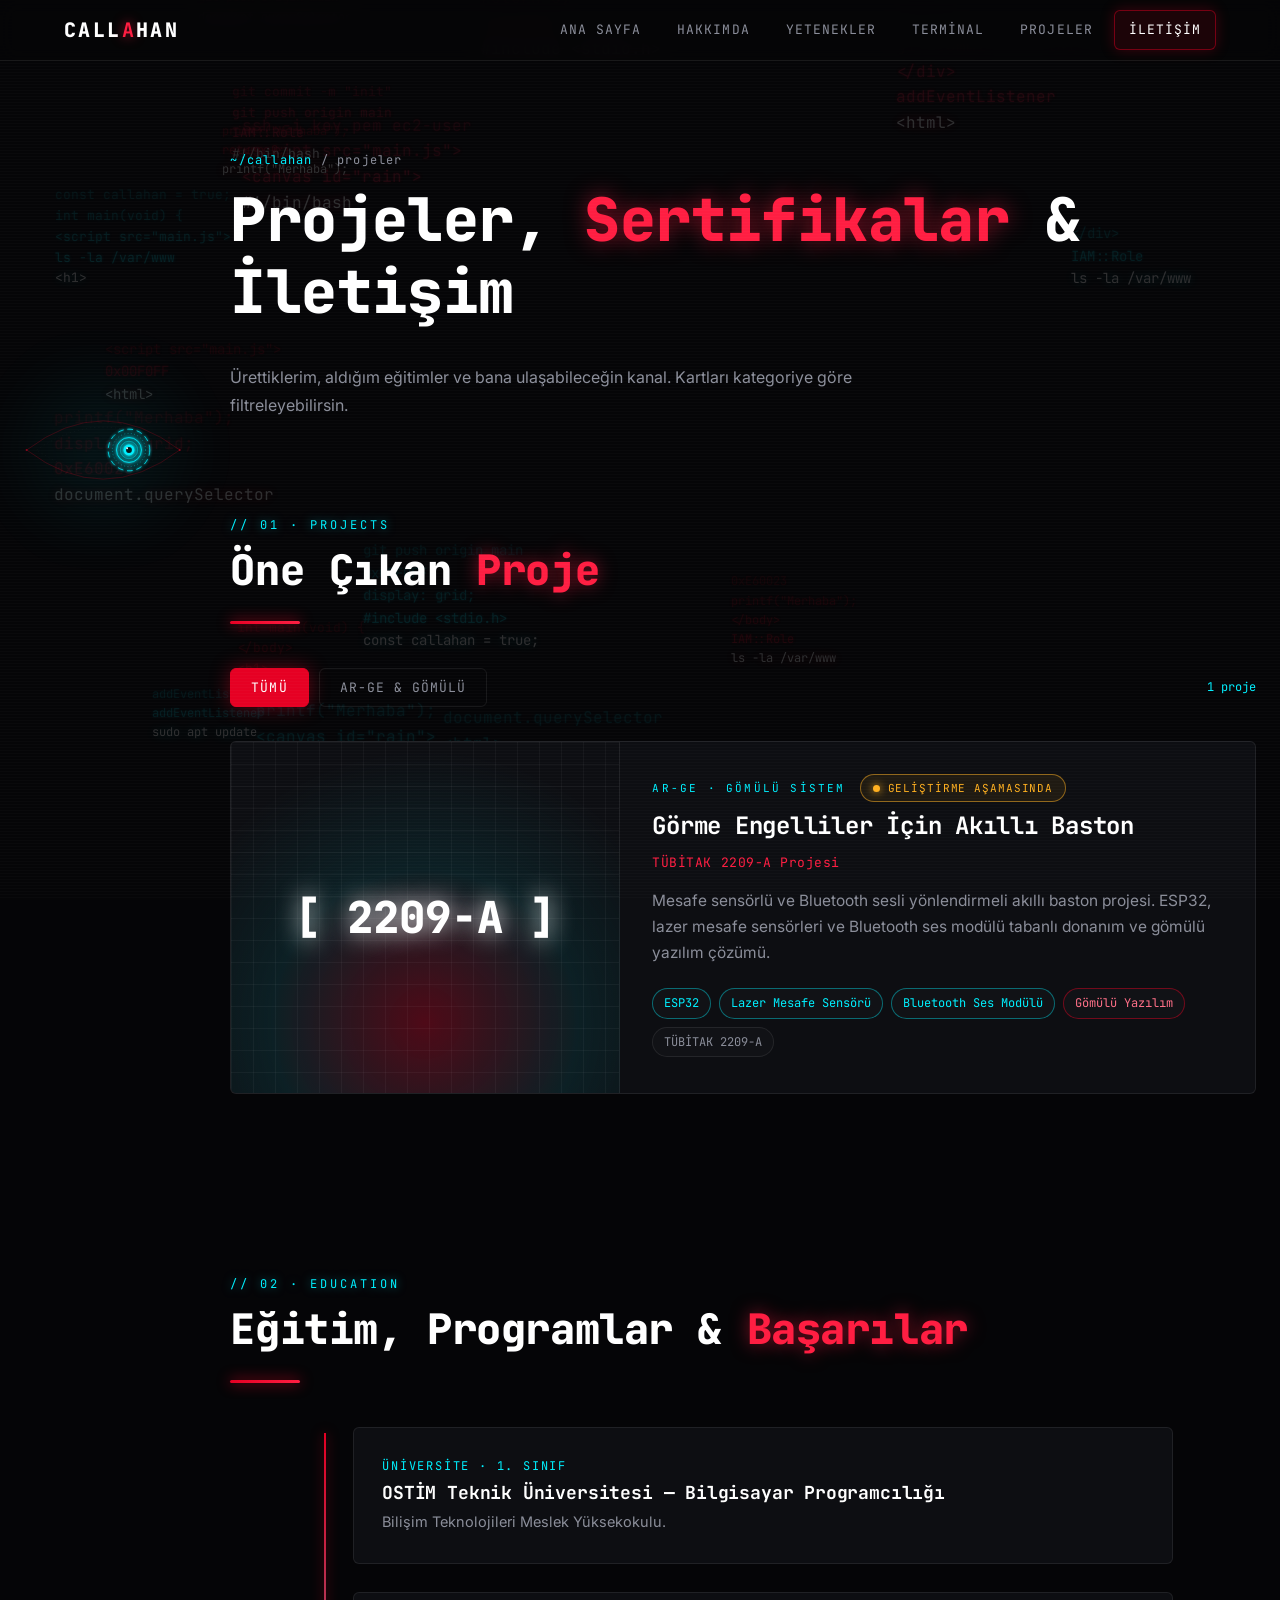
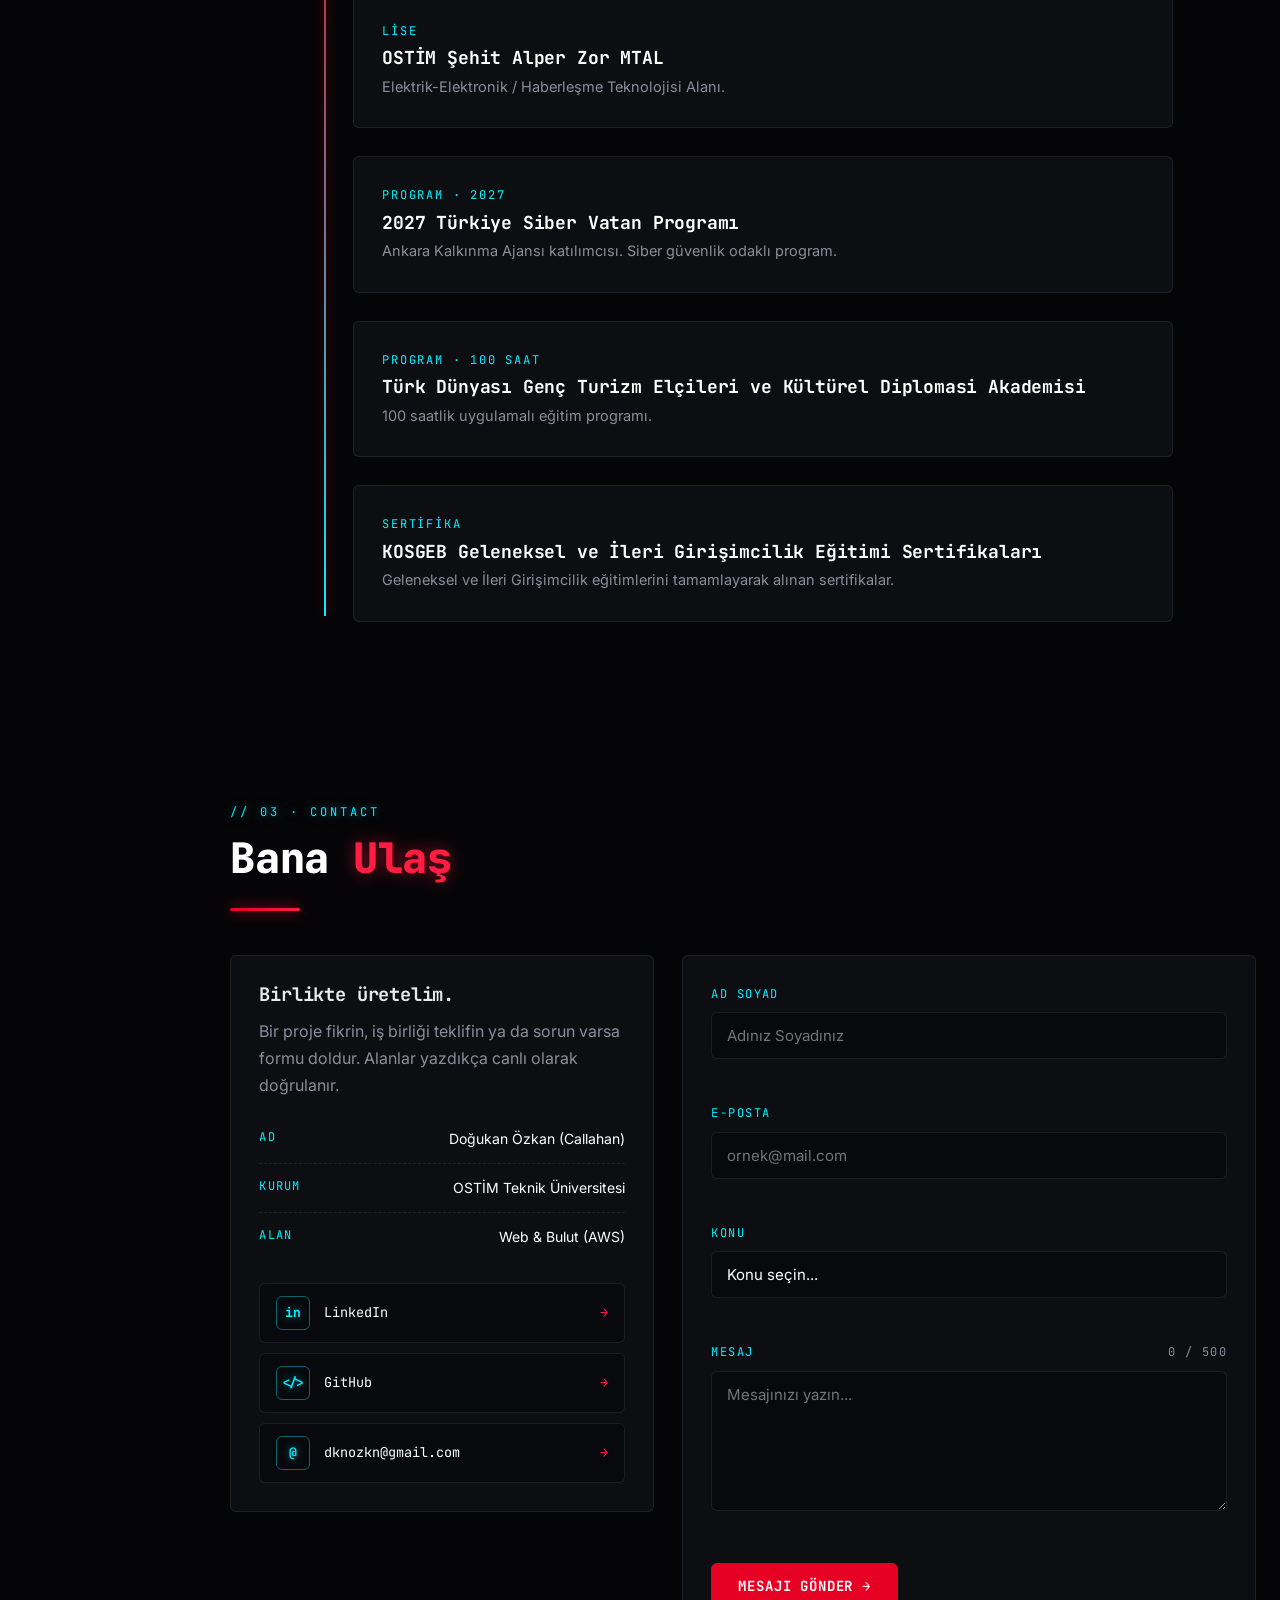
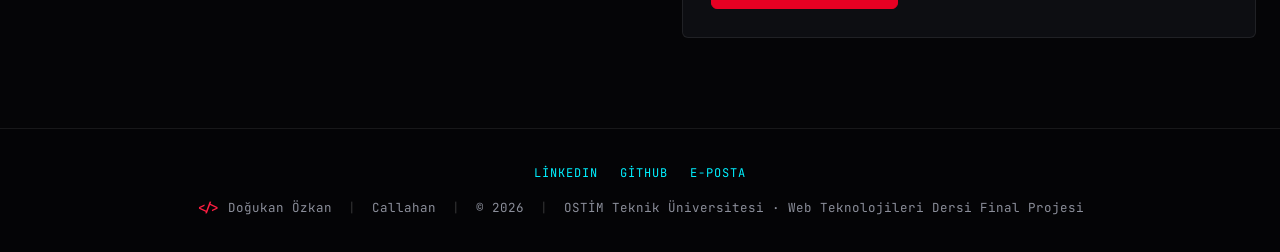
==== projeler.html @ 1e606037 "Add files via upload" ====
<!DOCTYPE html>
<html lang="tr">
<head>
  <meta charset="UTF-8">
  <meta name="viewport" content="width=device-width, initial-scale=1.0">
  <meta name="description" content="Callahan (Doğukan Özkan) projeleri, sertifikaları ve iletişim sayfası.">
  <meta name="theme-color" content="#050507">
  <link rel="icon" href="data:image/svg+xml,%3Csvg xmlns='http://www.w3.org/2000/svg' viewBox='0 0 64 64'%3E%3Crect width='64' height='64' rx='12' fill='%23050507'/%3E%3Ctext x='32' y='45' font-size='38' text-anchor='middle' fill='%23FF1E42' font-family='monospace' font-weight='bold'%3EC%3C/text%3E%3C/svg%3E">
  <title>Projeler &amp; İletişim | Callahan</title>
  <link rel="preconnect" href="https://fonts.googleapis.com">
  <link rel="preconnect" href="https://fonts.gstatic.com" crossorigin>
  <link href="https://fonts.googleapis.com/css2?family=Inter:wght@400;500;600&family=JetBrains+Mono:wght@400;500;700;800&display=swap" rel="stylesheet">
  <link rel="stylesheet" href="style.css">
</head>
<body data-page="projects">

  <canvas id="code-rain" aria-hidden="true"></canvas>

  <!-- Siber göz: sol ortada sabit, sayfayla birlikte gelir -->
  <div class="eye-wrap">
          <svg class="eye-svg" id="cyber-eye" viewBox="0 0 400 260" role="img" aria-label="İmleci takip eden neon mavi siber göz">
            <defs>
              <clipPath id="eye-clip">
                <path d="M16 130 Q200 -10 384 130 Q200 270 16 130 Z"/>
              </clipPath>
              <radialGradient id="iris-grad" cx="50%" cy="50%" r="50%">
                <stop offset="0%" stop-color="#00F0FF" stop-opacity=".55"/>
                <stop offset="100%" stop-color="#00F0FF" stop-opacity="0"/>
              </radialGradient>
              <filter id="neon" x="-50%" y="-50%" width="200%" height="200%">
                <feGaussianBlur stdDeviation="2.2" result="b"/>
                <feMerge><feMergeNode in="b"/><feMergeNode in="SourceGraphic"/></feMerge>
              </filter>
            </defs>

            <g class="eye-body">
              <!-- Göz hattı: ince ve yarı saydam, dolgu yok -->
              <path d="M16 130 Q200 -10 384 130 Q200 270 16 130 Z" fill="none" stroke="#E60023" stroke-opacity=".35" stroke-width="1.5"/>
              <path d="M40 130 Q200 20 360 130 Q200 240 40 130 Z" fill="none" stroke="#ffffff" stroke-opacity=".07" stroke-width="1" stroke-dasharray="3 7"/>

              <!-- Sadece iris göz sınırları içinde hareket eder -->
              <g clip-path="url(#eye-clip)">
                <g id="iris" transform="translate(0 0)">
                  <circle cx="200" cy="130" r="58" fill="url(#iris-grad)"/>
                  <g class="eye-ring-spin">
                    <circle cx="200" cy="130" r="50" fill="none" stroke="#00F0FF" stroke-width="1.8" stroke-dasharray="14 9" filter="url(#neon)"/>
                  </g>
                  <g class="eye-ring-spin-rev">
                    <circle cx="200" cy="130" r="40" fill="none" stroke="#00F0FF" stroke-width="1.2" stroke-dasharray="2 6" opacity=".85"/>
                  </g>
                  <circle cx="200" cy="130" r="30" fill="none" stroke="#00F0FF" stroke-width="2" filter="url(#neon)"/>
                  <circle cx="200" cy="130" r="21" fill="rgba(0,240,255,.12)" stroke="#00F0FF" stroke-width="1" opacity=".9"/>
                  <circle class="eye-pupil-glow" cx="200" cy="130" r="13" fill="#00F0FF" filter="url(#neon)"/>
                  <circle cx="200" cy="130" r="7" fill="#031a1d"/>
                  <circle cx="195.5" cy="125.5" r="2.4" fill="#ffffff" opacity=".9"/>
                </g>
              </g>

              <!-- Köşe noktaları -->
              <circle cx="16" cy="130" r="2.5" fill="#E60023" opacity=".55"/>
              <circle cx="384" cy="130" r="2.5" fill="#E60023" opacity=".55"/>
            </g>
          </svg>
  </div>

  <header class="site-header">
    <nav class="nav" aria-label="Ana menü">
      <a href="index.html" class="brand">CALL<b>A</b>HAN</a>
      <button class="nav-toggle" id="nav-toggle" aria-label="Menüyü aç/kapat" aria-expanded="false">☰</button>
      <div class="nav-links" id="nav-links">
        <a href="index.html">Ana Sayfa</a>
        <a href="index.html#hakkimda">Hakkımda</a>
        <a href="index.html#yetenekler">Yetenekler</a>
        <a href="index.html#terminal">Terminal</a>
        <a href="#projeler" class="active">Projeler</a>
        <a href="#iletisim">İletişim</a>
      </div>
    </nav>
  </header>

  <main>

    <section class="page-hero">
      <div class="container">
        <div class="crumbs"><a href="index.html">~/callahan</a> / projeler</div>
        <h1>Projeler, <em>Sertifikalar</em> &amp; İletişim</h1>
        <p>Ürettiklerim, aldığım eğitimler ve bana ulaşabileceğin kanal. Kartları kategoriye göre filtreleyebilirsin.</p>
      </div>
    </section>

    <!-- PROJELER -->
    <section id="projeler" style="padding-top:40px">
      <div class="container">
        <div class="section-head reveal">
          <span class="section-tag">// 01 · PROJECTS</span>
          <h2 class="section-title">Öne Çıkan <em>Proje</em></h2>
          <div class="section-line"></div>
        </div>

        <div class="filters reveal" role="group" aria-label="Proje filtreleri">
          <button type="button" class="filter-btn active" data-filter="all">Tümü</button>
          <button type="button" class="filter-btn" data-filter="arge">Ar-Ge &amp; Gömülü</button>
          <span class="filter-count" id="filter-count" aria-live="polite">1 proje</span>
        </div>

        <div class="projects-grid" id="projects-grid">

          <article class="card project-card featured" data-category="arge">
            <div class="project-visual pv-3"><span>[ 2209-A ]</span></div>
            <div class="project-body">
              <div class="project-meta">
                <span class="project-cat">Ar-Ge · Gömülü Sistem</span>
                <span class="status-badge">Geliştirme Aşamasında</span>
              </div>
              <h3>Görme Engelliler İçin Akıllı Baston</h3>
              <div class="project-sub">TÜBİTAK 2209-A Projesi</div>
              <p>Mesafe sensörlü ve Bluetooth sesli yönlendirmeli akıllı baston projesi. ESP32, lazer mesafe sensörleri ve Bluetooth ses modülü tabanlı donanım ve gömülü yazılım çözümü.</p>
              <div class="tag-row">
                <span class="tag cyan">ESP32</span><span class="tag cyan">Lazer Mesafe Sensörü</span><span class="tag cyan">Bluetooth Ses Modülü</span>
                <span class="tag red">Gömülü Yazılım</span><span class="tag">TÜBİTAK 2209-A</span>
              </div>
            </div>
          </article>

        </div>
      </div>
    </section>

    <!-- EĞİTİM, PROGRAMLAR & BAŞARILAR ZAMAN TÜNELİ -->
    <section id="sertifikalar">
      <div class="container">
        <div class="section-head reveal">
          <span class="section-tag">// 02 · EDUCATION</span>
          <h2 class="section-title">Eğitim, Programlar &amp; <em>Başarılar</em></h2>
          <div class="section-line"></div>
        </div>

        <div class="timeline">
          <div class="tl-item card reveal">
            <span class="tl-date">ÜNİVERSİTE · 1. SINIF</span>
            <h3>OSTİM Teknik Üniversitesi — Bilgisayar Programcılığı</h3>
            <p>Bilişim Teknolojileri Meslek Yüksekokulu.</p>
          </div>
          <div class="tl-item card reveal">
            <span class="tl-date">LİSE</span>
            <h3>OSTİM Şehit Alper Zor MTAL</h3>
            <p>Elektrik-Elektronik / Haberleşme Teknolojisi Alanı.</p>
          </div>
          <div class="tl-item card reveal">
            <span class="tl-date">PROGRAM · 2027</span>
            <h3>2027 Türkiye Siber Vatan Programı</h3>
            <p>Ankara Kalkınma Ajansı katılımcısı. Siber güvenlik odaklı program.</p>
          </div>
          <div class="tl-item card reveal">
            <span class="tl-date">PROGRAM · 100 SAAT</span>
            <h3>Türk Dünyası Genç Turizm Elçileri ve Kültürel Diplomasi Akademisi</h3>
            <p>100 saatlik uygulamalı eğitim programı.</p>
          </div>
          <div class="tl-item card reveal">
            <span class="tl-date">SERTİFİKA</span>
            <h3>KOSGEB Geleneksel ve İleri Girişimcilik Eğitimi Sertifikaları</h3>
            <p>Geleneksel ve İleri Girişimcilik eğitimlerini tamamlayarak alınan sertifikalar.</p>
          </div>
        </div>
      </div>
    </section>

    <!-- İLETİŞİM FORMU -->
    <section id="iletisim">
      <div class="container">
        <div class="section-head reveal">
          <span class="section-tag">// 03 · CONTACT</span>
          <h2 class="section-title">Bana <em>Ulaş</em></h2>
          <div class="section-line"></div>
        </div>

        <div class="contact-grid">
          <div class="card contact-info reveal">
            <h3>Birlikte üretelim.</h3>
            <p>Bir proje fikrin, iş birliği teklifin ya da sorun varsa formu doldur. Alanlar yazdıkça canlı olarak doğrulanır.</p>
            <ul class="info-list">
              <li><span class="k">Ad</span><span class="v">Doğukan Özkan (Callahan)</span></li>
              <li><span class="k">Kurum</span><span class="v">OSTİM Teknik Üniversitesi</span></li>
              <li><span class="k">Alan</span><span class="v">Web &amp; Bulut (AWS)</span></li>
            </ul>
            <ul class="social-list">
              <li><a class="social-link" href="https://www.linkedin.com/in/do%C4%9Fukan-%C3%B6zkan-a53174336" target="_blank" rel="noopener noreferrer"><span class="si">in</span><span class="sl">LinkedIn</span><span class="sa">&rarr;</span></a></li>
              <li><a class="social-link" href="https://github.com/CallahanX?tab=repositories" target="_blank" rel="noopener noreferrer"><span class="si">&lt;/&gt;</span><span class="sl">GitHub</span><span class="sa">&rarr;</span></a></li>
              <li><a class="social-link" href="mailto:dknozkn@gmail.com"><span class="si">@</span><span class="sl">dknozkn@gmail.com</span><span class="sa">&rarr;</span></a></li>
            </ul>
          </div>

          <form class="card reveal" id="contact-form" novalidate>
            <div class="form-group">
              <label for="name">Ad Soyad</label>
              <input type="text" id="name" name="name" autocomplete="name" placeholder="Adınız Soyadınız">
              <span class="field-msg"></span>
            </div>
            <div class="form-group">
              <label for="email">E-posta</label>
              <input type="email" id="email" name="email" autocomplete="email" placeholder="ornek@mail.com">
              <span class="field-msg"></span>
            </div>
            <div class="form-group">
              <label for="subject">Konu</label>
              <select id="subject" name="subject">
                <option value="">Konu seçin...</option>
                <option value="proje">Proje / İş Birliği</option>
                <option value="staj">Staj / İş Fırsatı</option>
                <option value="soru">Soru</option>
                <option value="diger">Diğer</option>
              </select>
              <span class="field-msg"></span>
            </div>
            <div class="form-group">
              <label for="message">Mesaj <span class="char-count" id="char-count">0 / 500</span></label>
              <textarea id="message" name="message" maxlength="500" placeholder="Mesajınızı yazın..."></textarea>
              <span class="field-msg"></span>
            </div>
            <button type="submit" class="btn">Mesajı Gönder &rarr;</button>
            <div class="form-status" id="form-status" role="status"></div>
          </form>
        </div>
      </div>
    </section>

  </main>

  <footer class="site-footer">
    <div class="container">
      <div class="footer-links">
        <a href="https://www.linkedin.com/in/do%C4%9Fukan-%C3%B6zkan-a53174336" target="_blank" rel="noopener noreferrer">LinkedIn</a>
        <a href="https://github.com/CallahanX?tab=repositories" target="_blank" rel="noopener noreferrer">GitHub</a>
        <a href="mailto:dknozkn@gmail.com">E-posta</a>
      </div>
      <b>&lt;/&gt;</b> Doğukan Özkan <span class="sep">|</span> Callahan <span class="sep">|</span> © <span id="year">2026</span>
      <span class="sep">|</span> OSTİM Teknik Üniversitesi · Web Teknolojileri Dersi Final Projesi
    </div>
  </footer>

  <script src="main.js"></script>
</body>
</html>
---- style.css ----
/* ==========================================================
   CALLAHAN PORTFOLYO - Ortak Stil Dosyası
   Doğukan Özkan | Karanlık / Siber Tema
   ========================================================== */

:root {
  --bg: #050507;
  --card: #0D0E12;
  --card-2: #12141a;
  --red: #E60023;
  --red-neon: #FF1E42;
  --cyan: #00F0FF;
  --text: #e8e9ee;
  --muted: #8b8e9a;
  --line: rgba(255, 255, 255, 0.08);
  --line-red: rgba(230, 0, 35, 0.45);
  --font-mono: 'JetBrains Mono', 'Fira Code', ui-monospace, 'Courier New', monospace;
  --font-sans: 'Inter', 'Space Grotesk', system-ui, -apple-system, 'Segoe UI', sans-serif;
  --radius: 6px;
  --ease: cubic-bezier(.2, .8, .2, 1);
  --eye-w: clamp(110px, 13vw, 210px);
}

*, *::before, *::after { box-sizing: border-box; }

html { scroll-behavior: smooth; scroll-padding-top: 80px; }

body {
  margin: 0;
  background: var(--bg);
  color: var(--text);
  font-family: var(--font-sans);
  line-height: 1.7;
  font-size: 16px;
  min-height: 100vh;
  overflow-x: hidden;
  -webkit-font-smoothing: antialiased;
}

img, svg, canvas { display: block; max-width: 100%; }
a { color: var(--cyan); text-decoration: none; transition: color .25s var(--ease), text-shadow .25s var(--ease); }
a:hover { color: var(--red-neon); }
h1, h2, h3, h4 { font-family: var(--font-mono); line-height: 1.2; margin: 0 0 .6em; letter-spacing: -.01em; }
p { margin: 0 0 1em; }
ul { margin: 0; padding: 0; list-style: none; }
::selection { background: var(--red); color: #fff; }

:focus-visible { outline: 2px solid var(--cyan); outline-offset: 3px; }

/* Scrollbar */
::-webkit-scrollbar { width: 10px; }
::-webkit-scrollbar-track { background: var(--bg); }
::-webkit-scrollbar-thumb { background: #2a2c35; border-radius: 10px; }
::-webkit-scrollbar-thumb:hover { background: var(--red); }

/* ---------- Arka plan kod yağmuru ---------- */
#code-rain {
  position: fixed;
  inset: 0;
  width: 100%;
  height: 100%;
  z-index: -1;
  opacity: .16;
  pointer-events: none;
}

/* Tarama çizgileri (ince CRT efekti) */
body::after {
  content: '';
  position: fixed;
  inset: 0;
  pointer-events: none;
  z-index: 900;
  background: repeating-linear-gradient(to bottom, rgba(255,255,255,.018) 0, rgba(255,255,255,.018) 1px, transparent 1px, transparent 3px);
}

/* ---------- Header / Navigasyon ---------- */
.site-header {
  position: fixed;
  top: 0; left: 0; right: 0;
  z-index: 1000;
  background: rgba(5, 5, 7, .82);
  backdrop-filter: blur(10px);
  border-bottom: 1px solid var(--line);
}
.nav {
  max-width: 1200px;
  margin: 0 auto;
  padding: 0 24px;
  height: 60px;
  display: flex;
  align-items: center;
  justify-content: space-between;
}
.brand {
  font-family: var(--font-mono);
  font-weight: 800;
  font-size: 20px;
  letter-spacing: .12em;
  color: #fff;
}
.brand b { color: var(--red-neon); text-shadow: 0 0 12px rgba(255, 30, 66, .7); }
.brand:hover { color: #fff; }
.nav-links { display: flex; gap: 6px; align-items: center; }
.nav-links a {
  font-family: var(--font-mono);
  font-size: 13px;
  color: var(--muted);
  padding: 8px 14px;
  border: 1px solid transparent;
  border-radius: var(--radius);
  text-transform: uppercase;
  letter-spacing: .08em;
}
.nav-links a:hover, .nav-links a.active {
  color: #fff;
  border-color: var(--line-red);
  background: rgba(230, 0, 35, .1);
  box-shadow: 0 0 14px rgba(230, 0, 35, .25);
}
.nav-toggle {
  display: none;
  background: none;
  border: 1px solid var(--line-red);
  color: #fff;
  width: 42px; height: 38px;
  border-radius: var(--radius);
  cursor: pointer;
  font-size: 18px;
}

/* ---------- Layout ---------- */
main { position: relative; z-index: 1; }
.container { max-width: 1200px; margin: 0 auto; padding: 0 24px; }
section { padding: 90px 0; position: relative; }

.section-head { margin-bottom: 44px; }
.section-tag {
  font-family: var(--font-mono);
  font-size: 12px;
  color: var(--cyan);
  letter-spacing: .25em;
  text-transform: uppercase;
  display: block;
  margin-bottom: 10px;
  text-shadow: 0 0 10px rgba(0, 240, 255, .5);
}
.section-title { font-size: clamp(28px, 4vw, 42px); font-weight: 800; color: #fff; }
.section-title em { font-style: normal; color: var(--red-neon); text-shadow: 0 0 18px rgba(255, 30, 66, .55); }
.section-line { width: 70px; height: 3px; background: linear-gradient(90deg, var(--red), var(--red-neon)); box-shadow: 0 0 14px var(--red); border-radius: 3px; }

/* ---------- Butonlar ---------- */
.btn {
  display: inline-flex;
  align-items: center;
  gap: 10px;
  font-family: var(--font-mono);
  font-size: 14px;
  font-weight: 700;
  letter-spacing: .06em;
  text-transform: uppercase;
  padding: 13px 26px;
  border-radius: var(--radius);
  border: 1px solid var(--red);
  background: var(--red);
  color: #fff;
  cursor: pointer;
  position: relative;
  overflow: hidden;
  transition: transform .25s var(--ease), box-shadow .25s var(--ease), background .25s var(--ease);
  box-shadow: 0 0 0 rgba(230, 0, 35, 0);
}
.btn:hover {
  color: #fff;
  background: var(--red-neon);
  transform: translateY(-2px);
  box-shadow: 0 8px 28px rgba(255, 30, 66, .45);
}
.btn::after {
  content: '';
  position: absolute;
  top: 0; left: -120%;
  width: 60%; height: 100%;
  background: linear-gradient(100deg, transparent, rgba(255, 255, 255, .35), transparent);
  transform: skewX(-20deg);
  transition: left .6s var(--ease);
}
.btn:hover::after { left: 140%; }
.btn-ghost { background: transparent; color: var(--cyan); border-color: var(--cyan); }
.btn-ghost:hover { background: rgba(0, 240, 255, .1); color: var(--cyan); box-shadow: 0 8px 28px rgba(0, 240, 255, .25); }

/* ---------- HERO ---------- */
.hero {
  min-height: 100vh;
  padding: 120px 0 70px;
  display: flex;
  align-items: center;
}
.hero-grid {
  display: grid;
  grid-template-columns: 1fr;
  gap: 40px;
  align-items: center;
}
.hero-text { max-width: 780px; }
.hero-kicker {
  font-family: var(--font-mono);
  color: var(--cyan);
  font-size: 13px;
  letter-spacing: .2em;
  margin-bottom: 14px;
  text-shadow: 0 0 10px rgba(0, 240, 255, .5);
}
.hero h1 {
  font-size: clamp(38px, 6.2vw, 74px);
  font-weight: 800;
  color: #fff;
  margin-bottom: 8px;
}
.hero h1 .accent { color: var(--red-neon); text-shadow: 0 0 22px rgba(255, 30, 66, .6); }
.hero .alias { font-family: var(--font-mono); color: var(--muted); font-size: 16px; margin-bottom: 20px; }
.hero .alias b { color: var(--cyan); font-weight: 600; }
.typing-line {
  font-family: var(--font-mono);
  font-size: clamp(15px, 2vw, 19px);
  color: var(--text);
  min-height: 1.8em;
  margin-bottom: 18px;
}
.typing-line .prompt { color: var(--red-neon); }
.caret {
  display: inline-block;
  width: 9px; height: 1.1em;
  background: var(--cyan);
  vertical-align: text-bottom;
  margin-left: 3px;
  animation: blink 1s steps(2) infinite;
  box-shadow: 0 0 10px var(--cyan);
}
.hero-desc { color: var(--muted); max-width: 540px; margin-bottom: 28px; }
.hero-cta { display: flex; flex-wrap: wrap; gap: 14px; }
.hero-meta {
  margin-top: 34px;
  font-family: var(--font-mono);
  font-size: 12px;
  color: var(--muted);
  display: flex;
  flex-wrap: wrap;
  gap: 8px 22px;
}
.hero-meta span::before { content: '▸ '; color: var(--red-neon); }

/* ---------- Siber Göz (sol ortada sabit) ---------- */
.eye-wrap {
  position: fixed;
  left: 20px;
  top: 50%;
  transform: translateY(-50%);
  width: var(--eye-w);
  z-index: 5;
  pointer-events: none;
}
.eye-wrap::before {
  content: '';
  position: absolute;
  inset: -40%;
  background: radial-gradient(circle, rgba(0, 240, 255, .07), transparent 65%);
  filter: blur(20px);
  z-index: 0;
}
.eye-svg { width: 100%; height: auto; position: relative; z-index: 1; overflow: visible; }
.eye-svg .eye-body { transform-box: fill-box; transform-origin: center; transition: transform .12s ease-in; }
.eye-svg.blink .eye-body { transform: scaleY(.06); }
.eye-ring-spin { transform-box: fill-box; transform-origin: center; animation: spin 14s linear infinite; }
.eye-ring-spin-rev { transform-box: fill-box; transform-origin: center; animation: spin 22s linear infinite reverse; }
.eye-pupil-glow { animation: pulse 2.6s ease-in-out infinite; }

/* Göz sabit olduğu için içerik sağa kayar (geniş ekranlarda) */
@media (min-width: 961px) {
  main, .site-footer { padding-left: calc(var(--eye-w) + 40px); }
}

/* ---------- Kartlar ---------- */
.card {
  background: var(--card);
  border: 1px solid var(--line);
  border-radius: var(--radius);
  padding: 28px;
  position: relative;
  transition: border-color .3s var(--ease), transform .3s var(--ease), box-shadow .3s var(--ease);
}
.card::before, .card::after {
  content: '';
  position: absolute;
  width: 16px; height: 16px;
  border: 2px solid var(--red);
  opacity: 0;
  transition: opacity .3s var(--ease);
}
.card::before { top: -1px; left: -1px; border-right: 0; border-bottom: 0; }
.card::after { bottom: -1px; right: -1px; border-left: 0; border-top: 0; }
.card:hover { border-color: var(--line-red); transform: translateY(-4px); box-shadow: 0 14px 40px rgba(230, 0, 35, .14); }
.card:hover::before, .card:hover::after { opacity: 1; }

/* ---------- Hakkımda ---------- */
.about-grid { display: grid; grid-template-columns: 1.4fr 1fr; gap: 28px; align-items: stretch; }
.about-text p { color: #c3c5cf; }
.about-text strong { color: #fff; }
.about-text .hl { color: var(--red-neon); }
.info-list li {
  display: flex;
  justify-content: space-between;
  gap: 14px;
  padding: 12px 0;
  border-bottom: 1px dashed var(--line);
  font-size: 14px;
}
.info-list li:last-child { border-bottom: 0; }
.info-list .k { font-family: var(--font-mono); color: var(--cyan); font-size: 12px; text-transform: uppercase; letter-spacing: .1em; flex: 0 0 auto; }
.info-list .v { color: #fff; text-align: right; }

/* ---------- Teknik Yetenekler ---------- */
.skills-grid { display: grid; grid-template-columns: repeat(2, 1fr); gap: 24px; }
.skill-group h3 { font-size: 16px; color: #fff; display: flex; align-items: center; gap: 10px; margin-bottom: 20px; }
.skill-group h3 .ico { color: var(--red-neon); font-size: 18px; }
.skill { margin-bottom: 16px; }
.skill:last-child { margin-bottom: 0; }
.skill-row { display: flex; justify-content: space-between; font-family: var(--font-mono); font-size: 13px; margin-bottom: 6px; }
.skill-row .pct { color: var(--cyan); }
.bar { height: 6px; background: #1a1c23; border-radius: 6px; overflow: hidden; }
.bar > i {
  display: block;
  height: 100%;
  width: 0;
  background: linear-gradient(90deg, var(--red), var(--red-neon));
  box-shadow: 0 0 10px var(--red-neon);
  border-radius: 6px;
  transition: width 1.3s var(--ease);
}
.bar > i.cyan { background: linear-gradient(90deg, #0090a0, var(--cyan)); box-shadow: 0 0 10px var(--cyan); }
.tag-row { display: flex; flex-wrap: wrap; gap: 8px; margin-top: 18px; }
.tag {
  font-family: var(--font-mono);
  font-size: 12px;
  padding: 4px 11px;
  border: 1px solid var(--line);
  border-radius: 999px;
  color: var(--muted);
  background: rgba(255, 255, 255, .02);
}
.tag.red { border-color: var(--line-red); color: #ff7088; }
.tag.cyan { border-color: rgba(0, 240, 255, .4); color: var(--cyan); }

/* ---------- Terminal ---------- */
.terminal {
  background: #07080b;
  border: 1px solid var(--line-red);
  border-radius: 10px;
  overflow: hidden;
  box-shadow: 0 0 40px rgba(230, 0, 35, .12), inset 0 0 60px rgba(0, 0, 0, .6);
  max-width: 920px;
  margin: 0 auto;
}
.term-bar {
  display: flex;
  align-items: center;
  gap: 8px;
  padding: 10px 14px;
  background: #101218;
  border-bottom: 1px solid var(--line);
}
.term-bar .dot { width: 12px; height: 12px; border-radius: 50%; background: #3a3d47; }
.term-bar .dot:nth-child(1) { background: var(--red); }
.term-bar .dot:nth-child(2) { background: #ffb020; }
.term-bar .dot:nth-child(3) { background: #19c37d; }
.term-bar .term-title { margin-left: 10px; font-family: var(--font-mono); font-size: 12px; color: var(--muted); }
.term-body {
  height: 360px;
  overflow-y: auto;
  padding: 16px 18px;
  font-family: var(--font-mono);
  font-size: 13.5px;
  line-height: 1.65;
  cursor: text;
}
.term-line { white-space: pre-wrap; word-break: break-word; color: #cfd1da; }
.term-line.cmd { color: #fff; }
.term-line.info { color: var(--cyan); }
.term-line.ok { color: #19c37d; }
.term-line.err { color: var(--red-neon); }
.term-line.dim { color: var(--muted); }
.term-line .p { color: var(--red-neon); }
.term-line .u { color: var(--cyan); }
.term-input-row { display: flex; align-items: center; gap: 8px; margin-top: 2px; }
.term-input-row .ps1 { color: var(--red-neon); white-space: nowrap; }
.term-input-row .ps1 b { color: var(--cyan); font-weight: 500; }
#term-input {
  flex: 1;
  background: transparent;
  border: 0;
  outline: 0;
  color: #fff;
  font-family: var(--font-mono);
  font-size: 13.5px;
  caret-color: var(--cyan);
  min-width: 0;
}
.term-hints { margin-top: 14px; text-align: center; font-family: var(--font-mono); font-size: 12px; color: var(--muted); }
.term-hints button {
  font-family: var(--font-mono);
  font-size: 12px;
  background: transparent;
  color: var(--cyan);
  border: 1px solid rgba(0, 240, 255, .35);
  padding: 4px 12px;
  margin: 4px 3px;
  border-radius: 999px;
  cursor: pointer;
  transition: background .2s, box-shadow .2s;
}
.term-hints button:hover { background: rgba(0, 240, 255, .12); box-shadow: 0 0 12px rgba(0, 240, 255, .3); }

/* ---------- Sayfa başlığı (projeler.html) ---------- */
.page-hero { padding: 150px 0 40px; }
.page-hero h1 { font-size: clamp(34px, 5.5vw, 60px); font-weight: 800; color: #fff; }
.page-hero h1 em { font-style: normal; color: var(--red-neon); text-shadow: 0 0 22px rgba(255, 30, 66, .55); }
.page-hero p { color: var(--muted); max-width: 640px; }
.crumbs { font-family: var(--font-mono); font-size: 12px; color: var(--muted); margin-bottom: 14px; letter-spacing: .1em; }
.crumbs a { color: var(--cyan); }

/* ---------- Proje filtreleri & kartlar ---------- */
.filters { display: flex; flex-wrap: wrap; gap: 10px; margin-bottom: 34px; }
.filter-btn {
  font-family: var(--font-mono);
  font-size: 13px;
  text-transform: uppercase;
  letter-spacing: .08em;
  padding: 10px 20px;
  background: transparent;
  color: var(--muted);
  border: 1px solid var(--line);
  border-radius: var(--radius);
  cursor: pointer;
  transition: all .25s var(--ease);
}
.filter-btn:hover { color: #fff; border-color: var(--line-red); }
.filter-btn.active { background: var(--red); border-color: var(--red); color: #fff; box-shadow: 0 0 20px rgba(230, 0, 35, .4); }
.filter-count { margin-left: auto; align-self: center; font-family: var(--font-mono); font-size: 12px; color: var(--cyan); }

.projects-grid { display: grid; grid-template-columns: repeat(auto-fill, minmax(330px, 1fr)); gap: 24px; }
.project-card { display: flex; flex-direction: column; padding: 0; overflow: hidden; }
.project-card.hidden { display: none; }
.project-card.fade-in { animation: fadeUp .5s var(--ease) both; }
.project-visual {
  height: 150px;
  display: flex;
  align-items: center;
  justify-content: center;
  font-family: var(--font-mono);
  font-size: 44px;
  font-weight: 800;
  color: #fff;
  position: relative;
  overflow: hidden;
  border-bottom: 1px solid var(--line);
}
.project-visual::before {
  content: '';
  position: absolute;
  inset: 0;
  background-image: linear-gradient(rgba(255, 255, 255, .04) 1px, transparent 1px), linear-gradient(90deg, rgba(255, 255, 255, .04) 1px, transparent 1px);
  background-size: 22px 22px;
}
.project-visual span { position: relative; text-shadow: 0 0 24px currentColor; }
.pv-1 { background: radial-gradient(circle at 30% 30%, rgba(230, 0, 35, .35), #0D0E12 70%); color: var(--red-neon); }
.pv-2 { background: radial-gradient(circle at 70% 30%, rgba(0, 240, 255, .28), #0D0E12 70%); color: var(--cyan); }
.pv-3 { background: radial-gradient(circle at 50% 80%, rgba(230, 0, 35, .3), rgba(0, 240, 255, .08) 45%, #0D0E12 80%); color: #fff; }
.project-body { padding: 24px; display: flex; flex-direction: column; flex: 1; }
.project-cat { font-family: var(--font-mono); font-size: 11px; letter-spacing: .2em; text-transform: uppercase; color: var(--cyan); margin-bottom: 8px; }
.project-body h3 { font-size: 20px; color: #fff; }
.project-body p { color: var(--muted); font-size: 14.5px; flex: 1; }
.project-body .tag-row { margin-top: 6px; margin-bottom: 4px; }

/* ---------- Zaman Tüneli ---------- */
.timeline { position: relative; max-width: 860px; margin: 0 auto; padding-left: 40px; }
.timeline::before {
  content: '';
  position: absolute;
  left: 11px; top: 6px; bottom: 6px;
  width: 2px;
  background: linear-gradient(to bottom, var(--red), var(--cyan));
  box-shadow: 0 0 12px rgba(230, 0, 35, .6);
}
.tl-item { position: relative; margin-bottom: 28px; }
.tl-item:last-child { margin-bottom: 0; }
.tl-item::before {
  content: '';
  position: absolute;
  left: -37px; top: 26px;
  width: 14px; height: 14px;
  border-radius: 50%;
  background: var(--bg);
  border: 2px solid var(--cyan);
  box-shadow: 0 0 14px var(--cyan);
  transition: background .3s, border-color .3s, box-shadow .3s;
}
.tl-item:hover::before { background: var(--red-neon); border-color: var(--red-neon); box-shadow: 0 0 16px var(--red-neon); }
.tl-date { font-family: var(--font-mono); font-size: 12px; color: var(--cyan); letter-spacing: .15em; margin-bottom: 6px; display: block; }
.tl-item h3 { font-size: 18px; color: #fff; margin-bottom: 6px; }
.tl-item p { color: var(--muted); font-size: 14.5px; margin: 0; }

/* ---------- İletişim Formu ---------- */
.contact-grid { display: grid; grid-template-columns: .85fr 1.15fr; gap: 28px; align-items: start; }
.contact-info p { color: var(--muted); }
.contact-info .info-list { margin-top: 14px; }
.form-group { margin-bottom: 20px; }
.form-group label { display: block; font-family: var(--font-mono); font-size: 12px; letter-spacing: .12em; text-transform: uppercase; color: var(--cyan); margin-bottom: 8px; }
.form-group input, .form-group textarea, .form-group select {
  width: 100%;
  background: #08090c;
  border: 1px solid var(--line);
  border-radius: var(--radius);
  padding: 13px 15px;
  color: #fff;
  font-family: var(--font-sans);
  font-size: 15px;
  transition: border-color .25s, box-shadow .25s;
}
.form-group textarea { min-height: 140px; resize: vertical; }
.form-group select { appearance: none; cursor: pointer; }
.form-group input:focus, .form-group textarea:focus, .form-group select:focus {
  outline: none;
  border-color: var(--cyan);
  box-shadow: 0 0 0 3px rgba(0, 240, 255, .14);
}
.form-group.valid input, .form-group.valid textarea, .form-group.valid select { border-color: #19c37d; }
.form-group.invalid input, .form-group.invalid textarea, .form-group.invalid select { border-color: var(--red-neon); box-shadow: 0 0 0 3px rgba(255, 30, 66, .14); }
.field-msg { display: block; min-height: 18px; margin-top: 6px; font-family: var(--font-mono); font-size: 12px; color: var(--muted); }
.form-group.valid .field-msg { color: #19c37d; }
.form-group.invalid .field-msg { color: var(--red-neon); }
.char-count { float: right; color: var(--muted); }
.form-status {
  margin-top: 18px;
  padding: 14px 16px;
  border-radius: var(--radius);
  font-family: var(--font-mono);
  font-size: 13px;
  display: none;
}
.form-status.show { display: block; animation: fadeUp .4s var(--ease) both; }
.form-status.success { border: 1px solid rgba(25, 195, 125, .5); background: rgba(25, 195, 125, .08); color: #19c37d; }
.form-status.error { border: 1px solid var(--line-red); background: rgba(230, 0, 35, .08); color: var(--red-neon); }

/* ---------- Footer ---------- */
.site-footer {
  position: relative;
  z-index: 1;
  border-top: 1px solid var(--line);
  background: rgba(5, 5, 7, .9);
  padding: 34px 0;
  text-align: center;
  font-family: var(--font-mono);
  font-size: 12.5px;
  color: var(--muted);
}
.site-footer b { color: var(--red-neon); }
.site-footer .sep { margin: 0 8px; color: #333; }

/* ---------- Scroll Reveal ---------- */
.reveal { opacity: 0; transform: translateY(26px); transition: opacity .8s var(--ease), transform .8s var(--ease); }
.reveal.visible { opacity: 1; transform: none; }

/* ---------- Animasyonlar ---------- */
@keyframes blink { 0%, 49% { opacity: 1; } 50%, 100% { opacity: 0; } }
@keyframes spin { to { transform: rotate(360deg); } }
@keyframes pulse { 0%, 100% { opacity: .75; } 50% { opacity: 1; } }
@keyframes fadeUp { from { opacity: 0; transform: translateY(18px); } to { opacity: 1; transform: none; } }
@keyframes glitch {
  0%, 92%, 100% { transform: none; text-shadow: 0 0 22px rgba(255, 30, 66, .6); }
  93% { transform: translate(-2px, 1px); text-shadow: 2px 0 var(--cyan), -2px 0 var(--red); }
  95% { transform: translate(2px, -1px); text-shadow: -2px 0 var(--cyan), 2px 0 var(--red); }
  97% { transform: translate(-1px, 0); }
}
.glitch { display: inline-block; animation: glitch 6s infinite; }

/* ---------- Responsive ---------- */
@media (max-width: 960px) {
  .eye-wrap { width: 90px; left: 8px; opacity: .45; }
  .about-grid, .contact-grid { grid-template-columns: 1fr; }
  .skills-grid { grid-template-columns: 1fr; }
  .hero { padding-top: 110px; }
}

@media (max-width: 720px) {
  .eye-wrap { width: 70px; opacity: .3; }
  section { padding: 64px 0; }
  .nav-toggle { display: block; }
  .nav-links {
    position: absolute;
    top: 60px; left: 0; right: 0;
    flex-direction: column;
    align-items: stretch;
    background: rgba(5, 5, 7, .97);
    border-bottom: 1px solid var(--line-red);
    padding: 12px 24px 18px;
    gap: 4px;
    display: none;
  }
  .nav-links.open { display: flex; }
  .term-body { height: 300px; font-size: 12.5px; }
  .projects-grid { grid-template-columns: 1fr; }
  .filter-count { width: 100%; margin-left: 0; }
  .info-list li { flex-direction: column; gap: 2px; }
  .info-list .v { text-align: left; }
}

@media (prefers-reduced-motion: reduce) {
  *, *::before, *::after { animation: none !important; transition: none !important; scroll-behavior: auto !important; }
  .reveal { opacity: 1; transform: none; }
}


/* ---------- Öne çıkan proje, durum etiketi ---------- */
.project-meta { display: flex; flex-wrap: wrap; align-items: center; gap: 10px 14px; margin-bottom: 10px; }
.project-meta .project-cat { margin-bottom: 0; }
.project-sub { font-family: var(--font-mono); font-size: 13px; color: var(--red-neon); margin: -4px 0 14px; letter-spacing: .04em; }
.status-badge {
  font-family: var(--font-mono);
  font-size: 11px;
  letter-spacing: .08em;
  text-transform: uppercase;
  padding: 4px 12px;
  border-radius: 999px;
  color: #ffb020;
  border: 1px solid rgba(255, 176, 32, .5);
  background: rgba(255, 176, 32, .08);
  display: inline-flex;
  align-items: center;
  gap: 8px;
}
.status-badge::before { content: ''; width: 7px; height: 7px; border-radius: 50%; background: #ffb020; box-shadow: 0 0 8px #ffb020; animation: pulse 1.8s ease-in-out infinite; }
.projects-grid .featured { grid-column: 1 / -1; flex-direction: row; }
.projects-grid .featured .project-visual { flex: 0 0 38%; height: auto; min-height: 260px; border-bottom: 0; border-right: 1px solid var(--line); }
.projects-grid .featured .project-body { padding: 32px; justify-content: center; }
.projects-grid .featured .project-body h3 { font-size: 24px; }
.projects-grid .featured .project-body p { flex: 0 1 auto; font-size: 15.5px; }

/* ---------- Sosyal bağlantılar ---------- */
.social-list { margin-top: 22px; display: grid; gap: 10px; }
.social-link {
  display: flex;
  align-items: center;
  gap: 14px;
  padding: 12px 16px;
  background: #08090c;
  border: 1px solid var(--line);
  border-radius: var(--radius);
  font-family: var(--font-mono);
  font-size: 13.5px;
  color: #fff;
  transition: border-color .25s var(--ease), transform .25s var(--ease), box-shadow .25s var(--ease);
}
.social-link .si {
  flex: 0 0 34px;
  height: 34px;
  display: inline-flex;
  align-items: center;
  justify-content: center;
  border: 1px solid rgba(0, 240, 255, .4);
  border-radius: var(--radius);
  color: var(--cyan);
  font-weight: 700;
  font-size: 13px;
  text-shadow: 0 0 8px rgba(0, 240, 255, .5);
}
.social-link .sl { flex: 1; min-width: 0; overflow-wrap: anywhere; }
.social-link .sa { color: var(--red-neon); transition: transform .25s var(--ease); }
.social-link:hover { color: #fff; border-color: var(--line-red); transform: translateX(4px); box-shadow: 0 0 18px rgba(230, 0, 35, .2); }
.social-link:hover .sa { transform: translateX(4px); }

.footer-links { display: flex; justify-content: center; flex-wrap: wrap; gap: 8px 22px; margin-bottom: 14px; }
.footer-links a { color: var(--cyan); letter-spacing: .08em; text-transform: uppercase; font-size: 12px; }
.footer-links a:hover { color: var(--red-neon); }

@media (max-width: 960px) {
  .skills-grid { grid-template-columns: 1fr; }
  .projects-grid .featured { flex-direction: column; }
  .projects-grid .featured .project-visual { flex: none; min-height: 150px; border-right: 0; border-bottom: 1px solid var(--line); }
  .projects-grid .featured .project-body { padding: 24px; }
}
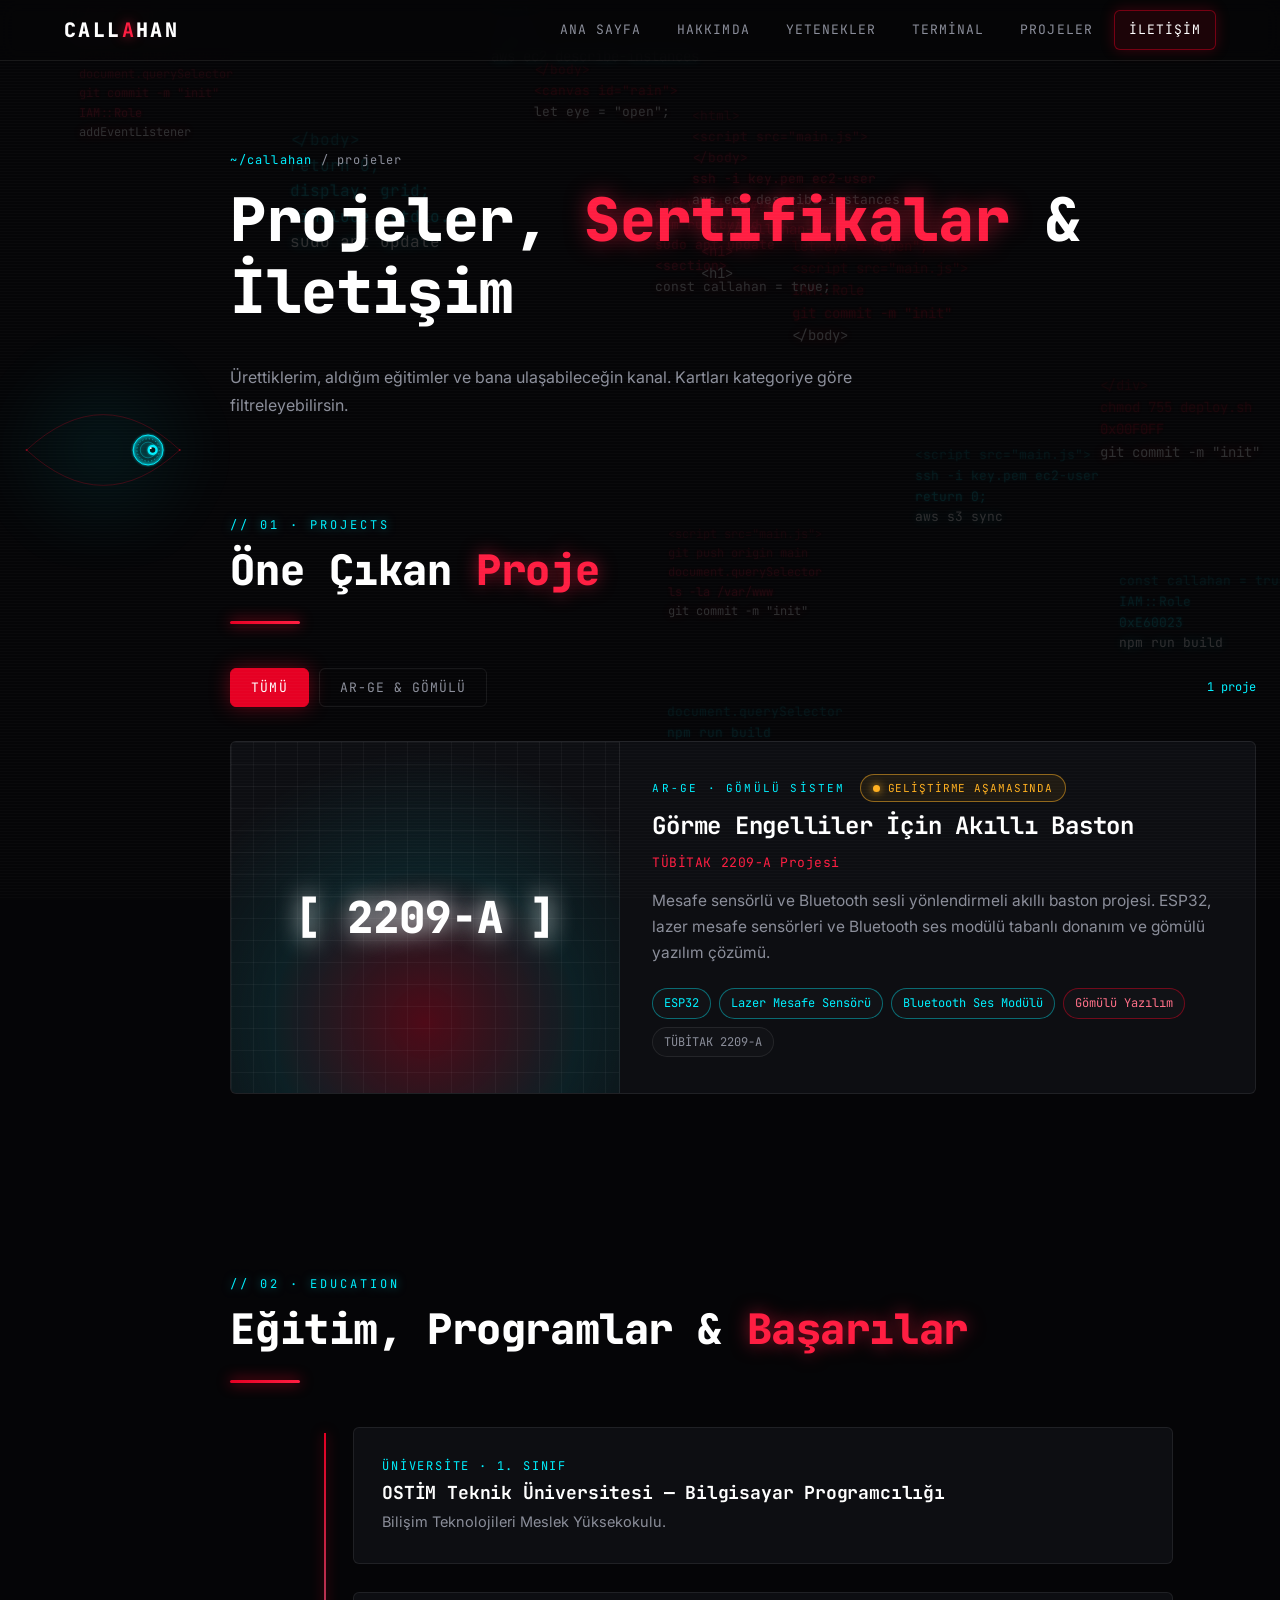
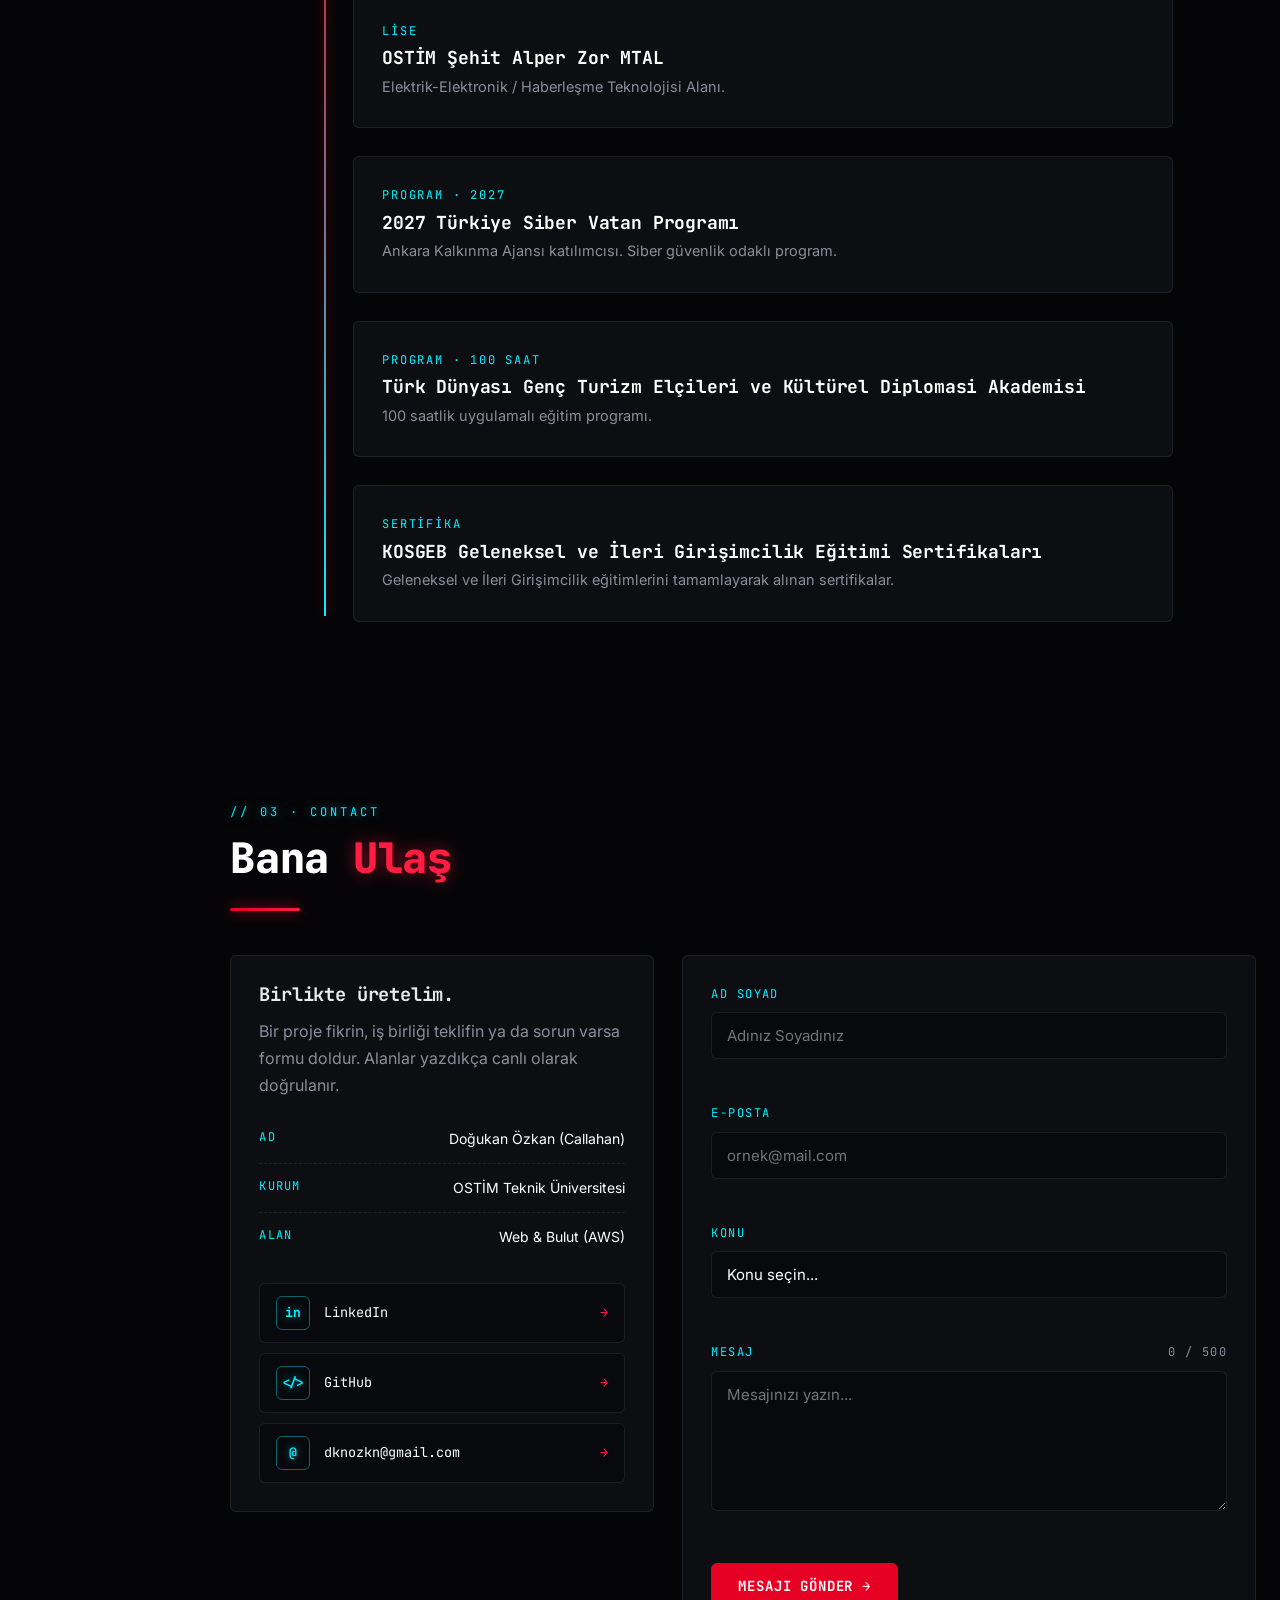
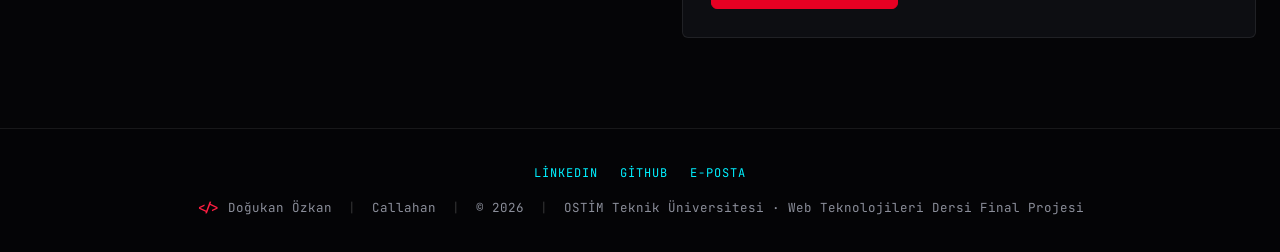
==== commit efc9699d: "yenit" ====
--- a/projeler.html
+++ b/projeler.html
@@ -19,48 +19,47 @@
   <!-- Siber göz: sol ortada sabit, sayfayla birlikte gelir -->
   <div class="eye-wrap">
           <svg class="eye-svg" id="cyber-eye" viewBox="0 0 400 260" role="img" aria-label="İmleci takip eden neon mavi siber göz">
-            <defs>
-              <clipPath id="eye-clip">
-                <path d="M16 130 Q200 -10 384 130 Q200 270 16 130 Z"/>
-              </clipPath>
-              <radialGradient id="iris-grad" cx="50%" cy="50%" r="50%">
-                <stop offset="0%" stop-color="#00F0FF" stop-opacity=".55"/>
-                <stop offset="100%" stop-color="#00F0FF" stop-opacity="0"/>
-              </radialGradient>
-              <filter id="neon" x="-50%" y="-50%" width="200%" height="200%">
-                <feGaussianBlur stdDeviation="2.2" result="b"/>
-                <feMerge><feMergeNode in="b"/><feMergeNode in="SourceGraphic"/></feMerge>
-              </filter>
-            </defs>
-
-            <g class="eye-body">
-              <!-- Göz hattı: ince ve yarı saydam, dolgu yok -->
-              <path d="M16 130 Q200 -10 384 130 Q200 270 16 130 Z" fill="none" stroke="#E60023" stroke-opacity=".35" stroke-width="1.5"/>
-              <path d="M40 130 Q200 20 360 130 Q200 240 40 130 Z" fill="none" stroke="#ffffff" stroke-opacity=".07" stroke-width="1" stroke-dasharray="3 7"/>
-
-              <!-- Sadece iris göz sınırları içinde hareket eder -->
-              <g clip-path="url(#eye-clip)">
-                <g id="iris" transform="translate(0 0)">
-                  <circle cx="200" cy="130" r="58" fill="url(#iris-grad)"/>
-                  <g class="eye-ring-spin">
-                    <circle cx="200" cy="130" r="50" fill="none" stroke="#00F0FF" stroke-width="1.8" stroke-dasharray="14 9" filter="url(#neon)"/>
-                  </g>
-                  <g class="eye-ring-spin-rev">
-                    <circle cx="200" cy="130" r="40" fill="none" stroke="#00F0FF" stroke-width="1.2" stroke-dasharray="2 6" opacity=".85"/>
-                  </g>
-                  <circle cx="200" cy="130" r="30" fill="none" stroke="#00F0FF" stroke-width="2" filter="url(#neon)"/>
-                  <circle cx="200" cy="130" r="21" fill="rgba(0,240,255,.12)" stroke="#00F0FF" stroke-width="1" opacity=".9"/>
-                  <circle class="eye-pupil-glow" cx="200" cy="130" r="13" fill="#00F0FF" filter="url(#neon)"/>
-                  <circle cx="200" cy="130" r="7" fill="#031a1d"/>
-                  <circle cx="195.5" cy="125.5" r="2.4" fill="#ffffff" opacity=".9"/>
-                </g>
-              </g>
-
-              <!-- Köşe noktaları -->
-              <circle cx="16" cy="130" r="2.5" fill="#E60023" opacity=".55"/>
-              <circle cx="384" cy="130" r="2.5" fill="#E60023" opacity=".55"/>
+      <defs>
+        <clipPath id="eye-clip">
+          <path d="M16 130 Q200 -40 384 130 Q200 300 16 130 Z"/>
+        </clipPath>
+        <radialGradient id="iris-grad" cx="50%" cy="50%" r="50%">
+          <stop offset="0%" stop-color="#00F0FF" stop-opacity=".02"/>
+          <stop offset="70%" stop-color="#00F0FF" stop-opacity=".1"/>
+          <stop offset="100%" stop-color="#00F0FF" stop-opacity=".3"/>
+        </radialGradient>
+        <filter id="neon" x="-50%" y="-50%" width="200%" height="200%">
+          <feGaussianBlur stdDeviation="2.4" result="b"/>
+          <feMerge><feMergeNode in="b"/><feMergeNode in="SourceGraphic"/></feMerge>
+        </filter>
+      </defs>
+
+      <g class="eye-body">
+        <!-- Göz hattı: ince, yarı saydam, dolgusuz -->
+        <path d="M16 130 Q200 -40 384 130 Q200 300 16 130 Z" fill="none" stroke="#E60023" stroke-opacity=".4" stroke-width="1.5"/>
+
+        <!-- Sadece iris göz sınırları içinde hareket eder -->
+        <g clip-path="url(#eye-clip)">
+          <g id="iris" transform="translate(0 0)">
+            <circle cx="200" cy="130" r="36" fill="url(#iris-grad)" stroke="#00F0FF" stroke-width="2.2" filter="url(#neon)"/>
+            <g class="eye-ring-spin">
+              <circle cx="200" cy="130" r="27" fill="none" stroke="#00F0FF" stroke-width="1.3" stroke-dasharray="3 5" opacity=".9"/>
             </g>
-          </svg>
+            <circle cx="200" cy="130" r="19" fill="rgba(0,240,255,.1)" stroke="#00F0FF" stroke-width="1" opacity=".8"/>
+            <!-- Göz bebeği: iris içinde ekstra kayar (derinlik hissi) -->
+            <g id="pupil" transform="translate(0 0)">
+              <circle class="eye-pupil-glow" cx="200" cy="130" r="12" fill="#00F0FF" filter="url(#neon)"/>
+              <circle cx="200" cy="130" r="6.5" fill="#031a1d"/>
+              <circle cx="195.5" cy="125.5" r="2.3" fill="#ffffff" opacity=".9"/>
+            </g>
+          </g>
+        </g>
+
+        <!-- Köşe noktaları -->
+        <circle cx="16" cy="130" r="2.5" fill="#E60023" opacity=".55"/>
+        <circle cx="384" cy="130" r="2.5" fill="#E60023" opacity=".55"/>
+      </g>
+    </svg>
   </div>
 
   <header class="site-header">
